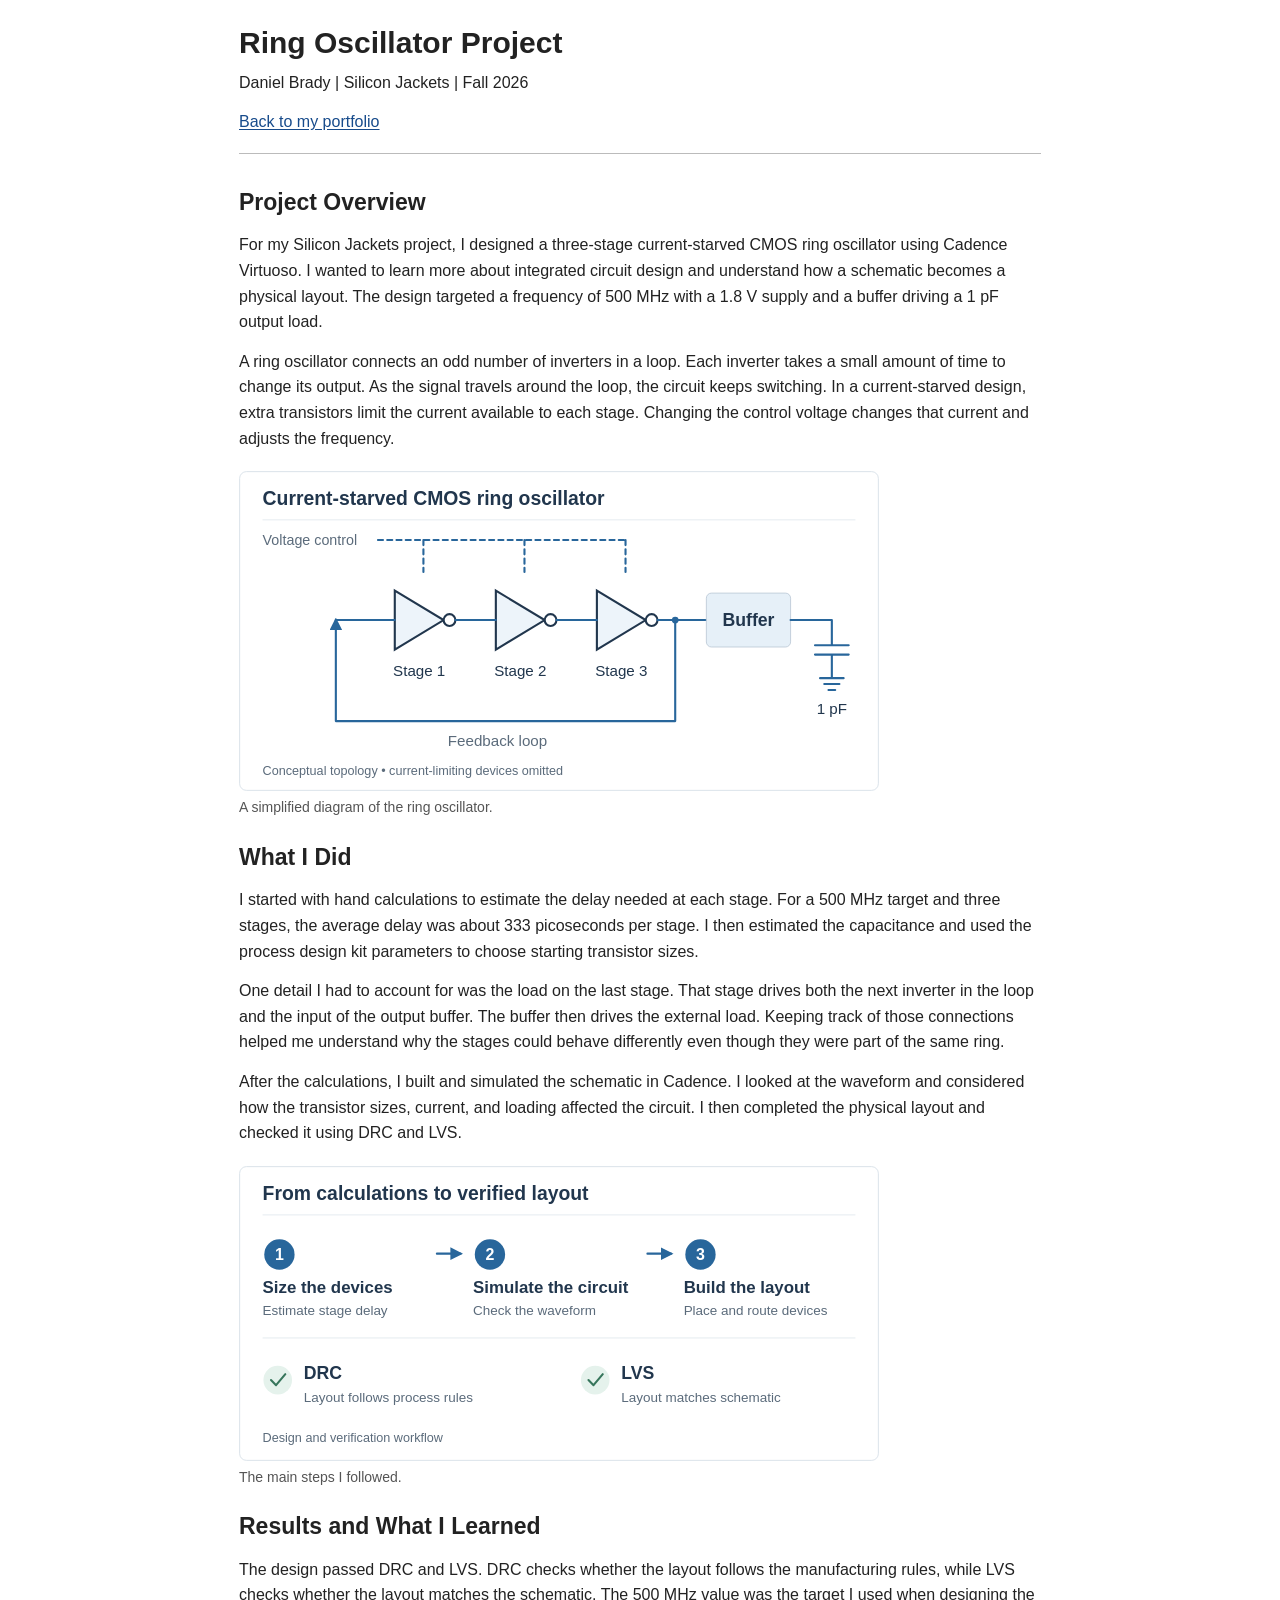
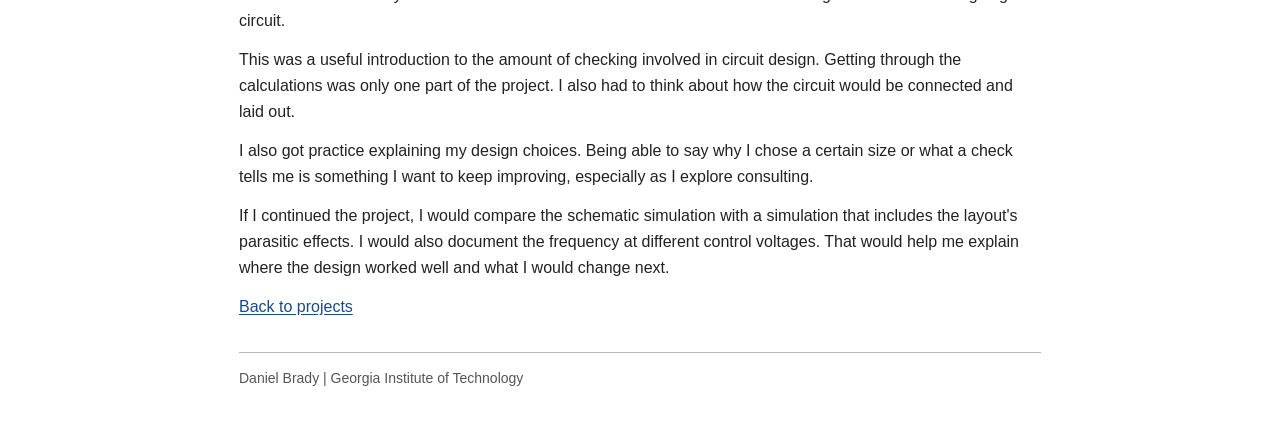
==== discovery.html @ 4569c18a "Add files via upload" ====
<!doctype html>
<html lang="en">
<head>
<meta charset="utf-8">
<meta name="viewport" content="width=device-width, initial-scale=1">
<meta name="description" content="My Cadence Virtuoso ring oscillator project for Silicon Jackets.">
<title>Ring Oscillator Project | Daniel Brady</title>
<link rel="stylesheet" href="style.css">
</head>
<body>
<header>
<h1>Ring Oscillator Project</h1>
<p>Daniel Brady | Silicon Jackets | Fall 2026</p>
<nav aria-label="Main navigation"><a href="./">Back to my portfolio</a></nav>
</header>
<main>
<section>
<h2>Project Overview</h2>
<p>For my Silicon Jackets project, I designed a three-stage current-starved CMOS ring oscillator using Cadence Virtuoso. I wanted to learn more about integrated circuit design and understand how a schematic becomes a physical layout. The design targeted a frequency of 500 MHz with a 1.8 V supply and a buffer driving a 1 pF output load.</p>
<p>A ring oscillator connects an odd number of inverters in a loop. Each inverter takes a small amount of time to change its output. As the signal travels around the loop, the circuit keeps switching. In a current-starved design, extra transistors limit the current available to each stage. Changing the control voltage changes that current and adjusts the frequency.</p>
<figure class="small"><img src="ring.svg" width="760" height="380" alt="Three inverter stages connected in a feedback loop with an output buffer"><figcaption>A simplified diagram of the ring oscillator.</figcaption></figure>

<h2>What I Did</h2>
<p>I started with hand calculations to estimate the delay needed at each stage. For a 500 MHz target and three stages, the average delay was about 333 picoseconds per stage. I then estimated the capacitance and used the process design kit parameters to choose starting transistor sizes.</p>
<p>One detail I had to account for was the load on the last stage. That stage drives both the next inverter in the loop and the input of the output buffer. The buffer then drives the external load. Keeping track of those connections helped me understand why the stages could behave differently even though they were part of the same ring.</p>
<p>After the calculations, I built and simulated the schematic in Cadence. I looked at the waveform and considered how the transistor sizes, current, and loading affected the circuit. I then completed the physical layout and checked it using DRC and LVS.</p>
<figure class="small"><img src="verification.svg" width="760" height="350" loading="lazy" alt="Design steps from sizing to simulation and layout verification"><figcaption>The main steps I followed.</figcaption></figure>

<h2>Results and What I Learned</h2>
<p>The design passed DRC and LVS. DRC checks whether the layout follows the manufacturing rules, while LVS checks whether the layout matches the schematic. The 500 MHz value was the target I used when designing the circuit.</p>
<p>This was a useful introduction to the amount of checking involved in circuit design. Getting through the calculations was only one part of the project. I also had to think about how the circuit would be connected and laid out.</p>
<p>I also got practice explaining my design choices. Being able to say why I chose a certain size or what a check tells me is something I want to keep improving, especially as I explore consulting.</p>
<p>If I continued the project, I would compare the schematic simulation with a simulation that includes the layout's parasitic effects. I would also document the frequency at different control voltages. That would help me explain where the design worked well and what I would change next.</p>
</section>
<p><a href="./#projects">Back to projects</a></p>
</main>
<footer>Daniel Brady | Georgia Institute of Technology</footer>
</body>
</html>
---- style.css ----
* { box-sizing: border-box; }
html { scroll-behavior: smooth; }
body {
  max-width: 850px;
  margin: 0 auto;
  padding: 24px;
  color: #222;
  background: white;
  font-family: Arial, Helvetica, sans-serif;
  font-size: 16px;
  line-height: 1.6;
}
header { border-bottom: 1px solid #bbb; padding-bottom: 18px; }
h1 { margin: 0 0 8px; font-size: 30px; line-height: 1.25; }
h2 { font-size: 23px; margin: 0 0 12px; }
h3 { font-size: 18px; margin: 24px 0 8px; }
p { margin: 0 0 14px; }
nav { display: flex; flex-wrap: wrap; gap: 8px 20px; }
a { color: #174b8b; text-underline-offset: 2px; }
a:focus-visible { outline: 2px solid #174b8b; outline-offset: 4px; }
section { margin-top: 30px; }
figure { margin: 20px 0; max-width: 100%; }
figure.small { width: 640px; }
img { display: block; max-width: 100%; height: auto; }
figcaption { font-size: 14px; color: #555; margin-top: 5px; }
footer { border-top: 1px solid #bbb; margin-top: 32px; padding: 14px 0; font-size: 14px; color: #555; }
@media (max-width: 500px) {
  body { padding: 18px; }
  h1 { font-size: 26px; }
  nav { gap: 6px 16px; }
}
@media (prefers-reduced-motion: reduce) {
  html { scroll-behavior: auto; }
}
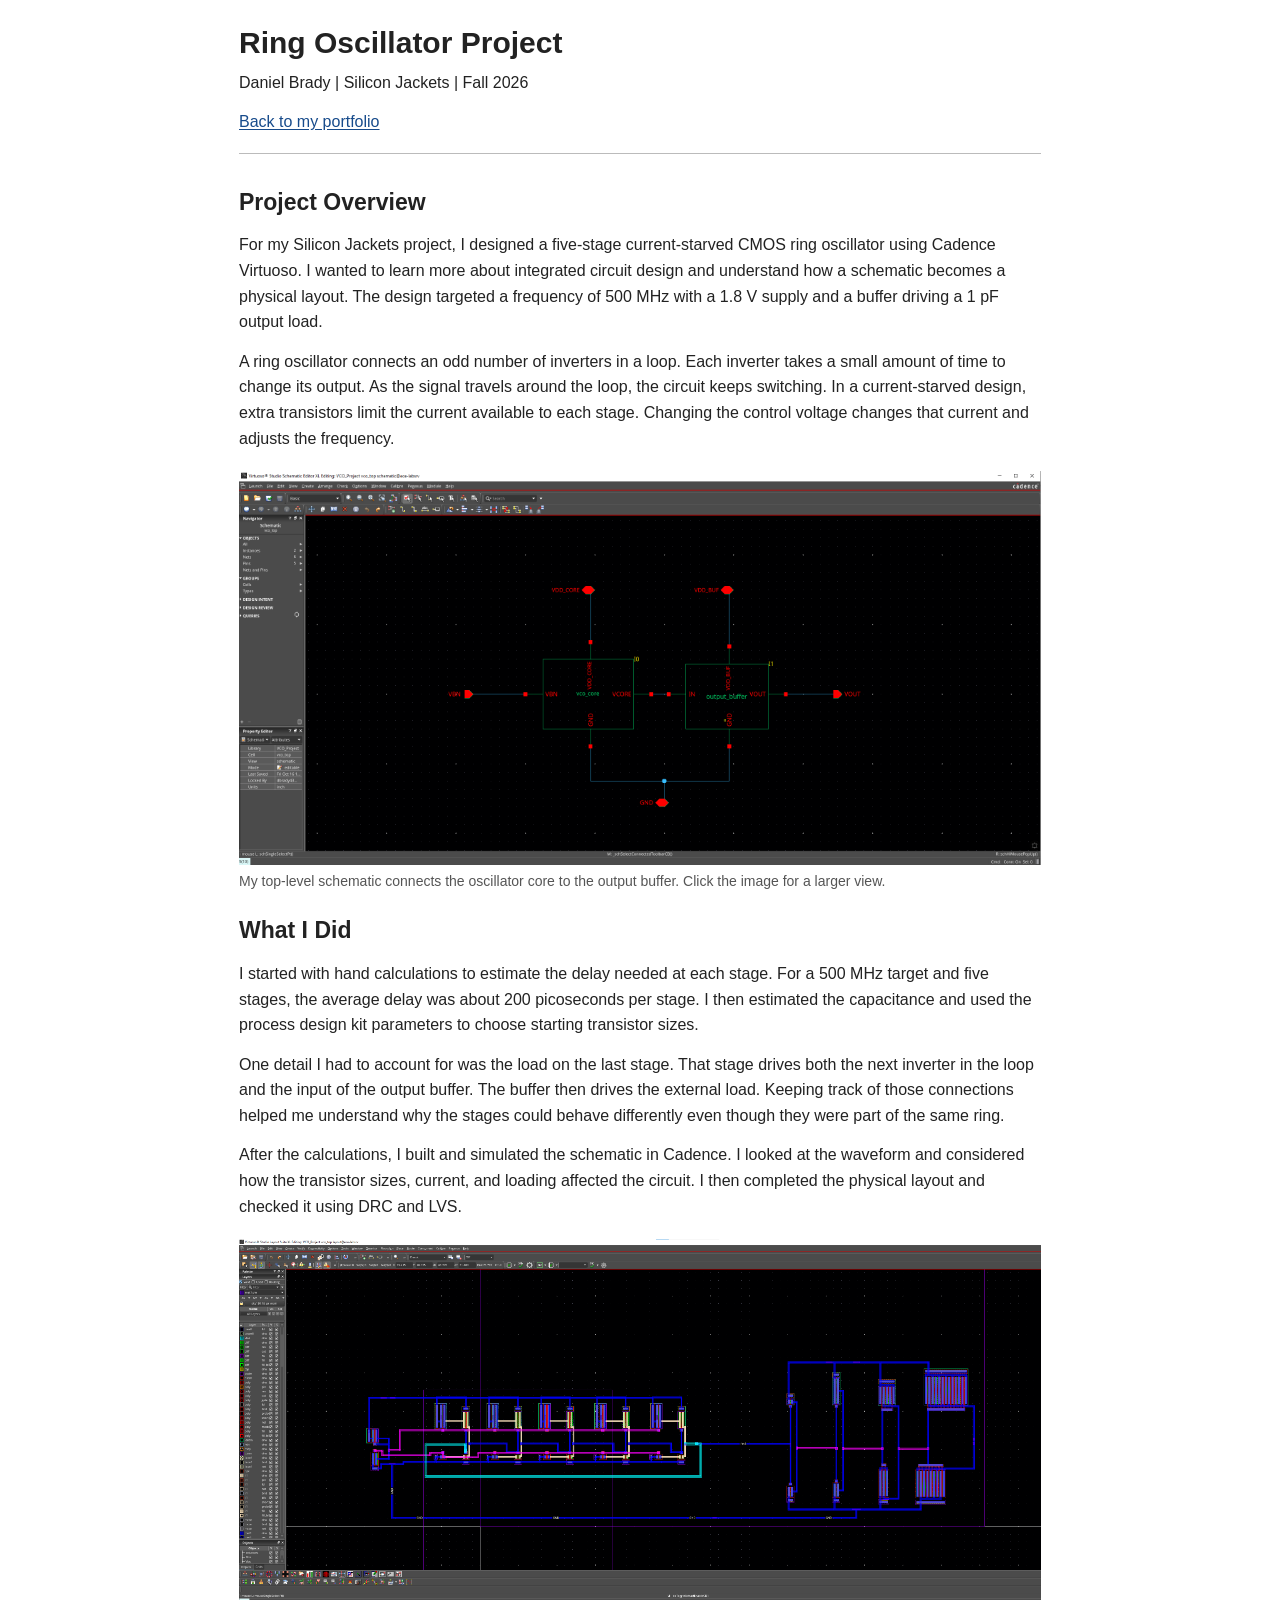
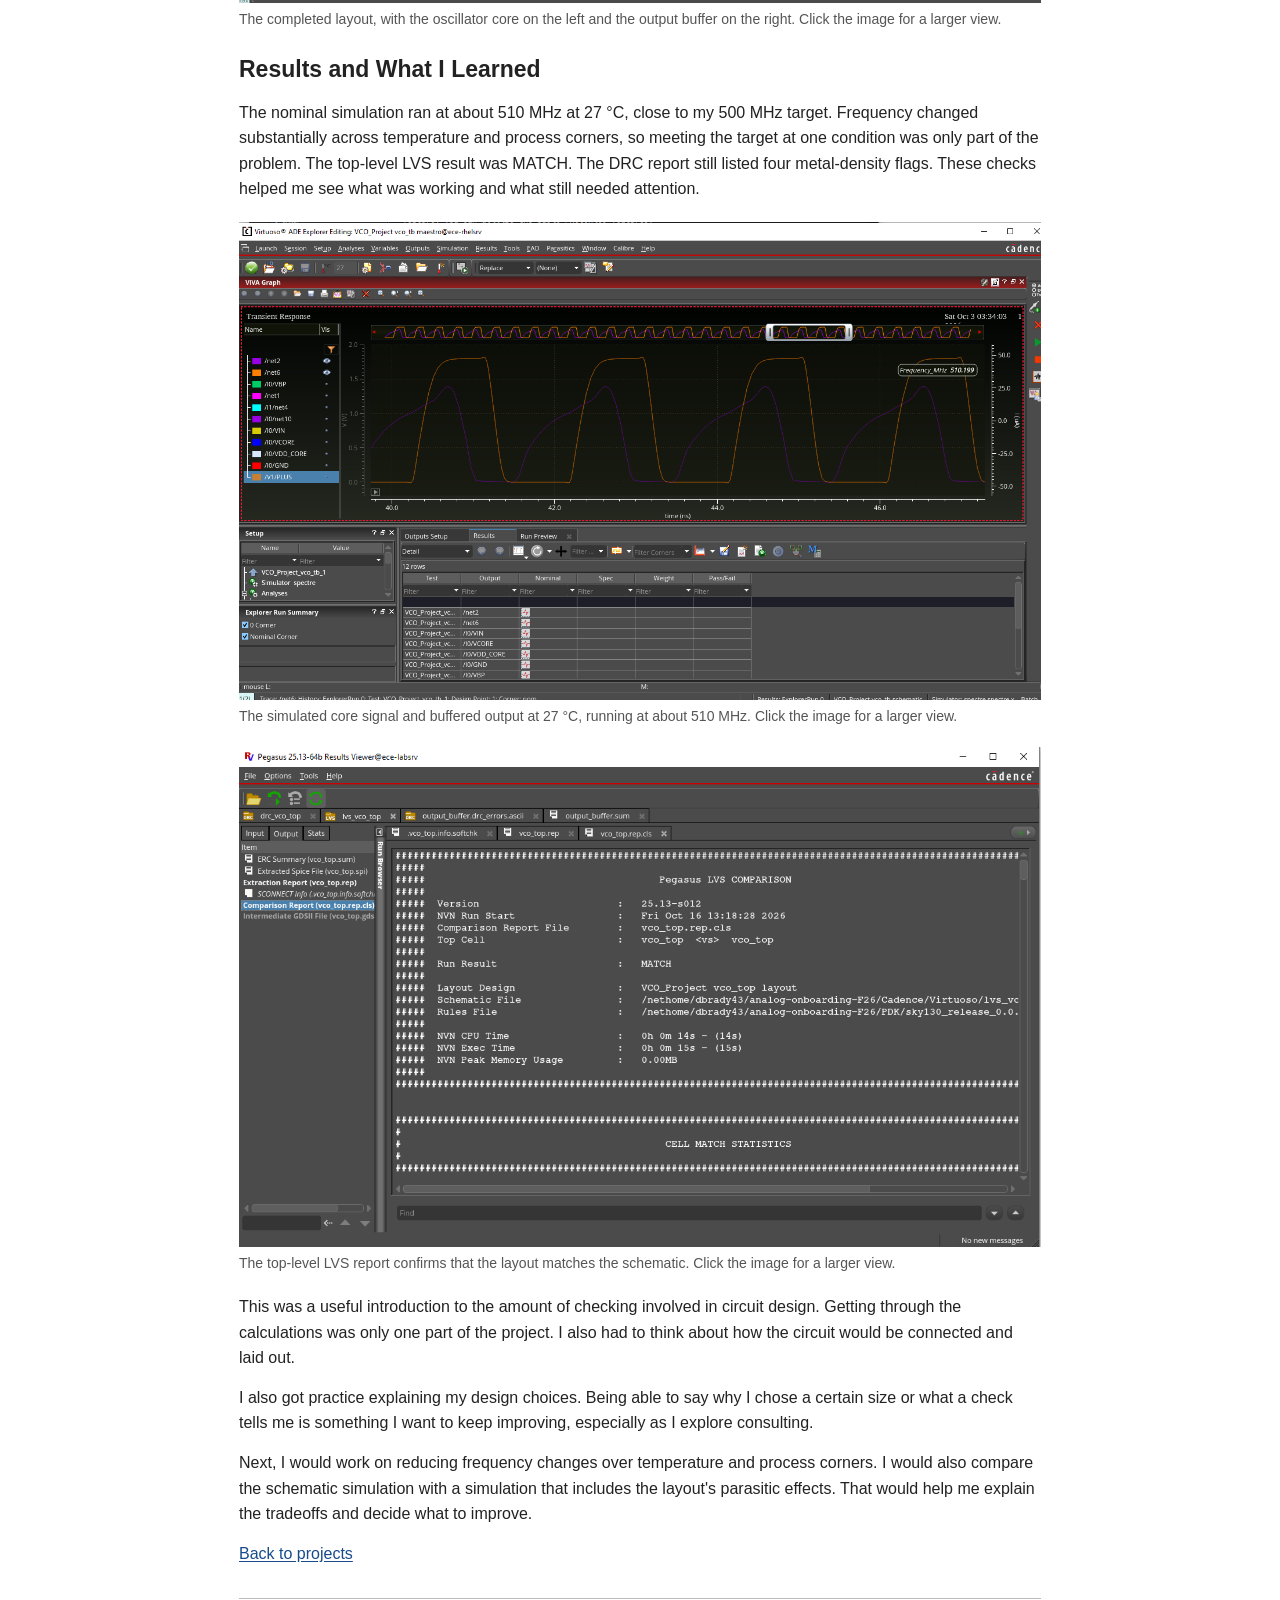
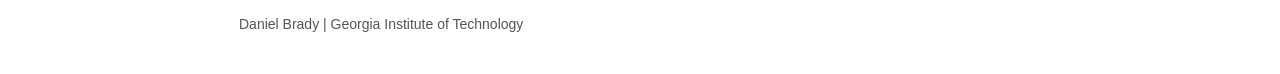
==== commit 1da68ea3: "Add ring oscillator project screenshots and align description with presentation" ====
--- a/discovery.html
+++ b/discovery.html
@@ -16,24 +16,27 @@
 <main>
 <section>
 <h2>Project Overview</h2>
-<p>For my Silicon Jackets project, I designed a three-stage current-starved CMOS ring oscillator using Cadence Virtuoso. I wanted to learn more about integrated circuit design and understand how a schematic becomes a physical layout. The design targeted a frequency of 500 MHz with a 1.8 V supply and a buffer driving a 1 pF output load.</p>
+<p>For my Silicon Jackets project, I designed a five-stage current-starved CMOS ring oscillator using Cadence Virtuoso. I wanted to learn more about integrated circuit design and understand how a schematic becomes a physical layout. The design targeted a frequency of 500 MHz with a 1.8 V supply and a buffer driving a 1 pF output load.</p>
 <p>A ring oscillator connects an odd number of inverters in a loop. Each inverter takes a small amount of time to change its output. As the signal travels around the loop, the circuit keeps switching. In a current-starved design, extra transistors limit the current available to each stage. Changing the control voltage changes that current and adjusts the frequency.</p>
-<figure class="small"><img src="ring.svg" width="760" height="380" alt="Three inverter stages connected in a feedback loop with an output buffer"><figcaption>A simplified diagram of the ring oscillator.</figcaption></figure>
+<figure><a href="ring-top-schematic.png"><img src="ring-top-schematic.png" width="2250" height="1104" loading="lazy" alt="Cadence schematic connecting the five-stage oscillator core to a separate output buffer"></a><figcaption>My top-level schematic connects the oscillator core to the output buffer. Click the image for a larger view.</figcaption></figure>
 
 <h2>What I Did</h2>
-<p>I started with hand calculations to estimate the delay needed at each stage. For a 500 MHz target and three stages, the average delay was about 333 picoseconds per stage. I then estimated the capacitance and used the process design kit parameters to choose starting transistor sizes.</p>
+<p>I started with hand calculations to estimate the delay needed at each stage. For a 500 MHz target and five stages, the average delay was about 200 picoseconds per stage. I then estimated the capacitance and used the process design kit parameters to choose starting transistor sizes.</p>
 <p>One detail I had to account for was the load on the last stage. That stage drives both the next inverter in the loop and the input of the output buffer. The buffer then drives the external load. Keeping track of those connections helped me understand why the stages could behave differently even though they were part of the same ring.</p>
 <p>After the calculations, I built and simulated the schematic in Cadence. I looked at the waveform and considered how the transistor sizes, current, and loading affected the circuit. I then completed the physical layout and checked it using DRC and LVS.</p>
-<figure class="small"><img src="verification.svg" width="760" height="350" loading="lazy" alt="Design steps from sizing to simulation and layout verification"><figcaption>The main steps I followed.</figcaption></figure>
+<figure><a href="ring-completed-layout.png"><img src="ring-completed-layout.png" width="3075" height="1396" loading="lazy" alt="Completed Cadence layout of the oscillator core and four-inverter output buffer"></a><figcaption>The completed layout, with the oscillator core on the left and the output buffer on the right. Click the image for a larger view.</figcaption></figure>
 
 <h2>Results and What I Learned</h2>
-<p>The design passed DRC and LVS. DRC checks whether the layout follows the manufacturing rules, while LVS checks whether the layout matches the schematic. The 500 MHz value was the target I used when designing the circuit.</p>
+<p>The nominal simulation ran at about 510 MHz at 27 °C, close to my 500 MHz target. Frequency changed substantially across temperature and process corners, so meeting the target at one condition was only part of the problem. The top-level LVS result was MATCH. The DRC report still listed four metal-density flags. These checks helped me see what was working and what still needed attention.</p>
+<figure><a href="ring-oscillation-waveform.png"><img src="ring-oscillation-waveform.png" width="1382" height="823" loading="lazy" alt="Cadence transient simulation with purple core waveform and orange buffered output at about 510 MHz"></a><figcaption>The simulated core signal and buffered output at 27 °C, running at about 510 MHz. Click the image for a larger view.</figcaption></figure>
+<figure><a href="ring-lvs-match.png"><img src="ring-lvs-match.png" width="1202" height="749" loading="lazy" alt="Pegasus top-level layout-versus-schematic comparison showing Run Result MATCH"></a><figcaption>The top-level LVS report confirms that the layout matches the schematic. Click the image for a larger view.</figcaption></figure>
 <p>This was a useful introduction to the amount of checking involved in circuit design. Getting through the calculations was only one part of the project. I also had to think about how the circuit would be connected and laid out.</p>
 <p>I also got practice explaining my design choices. Being able to say why I chose a certain size or what a check tells me is something I want to keep improving, especially as I explore consulting.</p>
-<p>If I continued the project, I would compare the schematic simulation with a simulation that includes the layout's parasitic effects. I would also document the frequency at different control voltages. That would help me explain where the design worked well and what I would change next.</p>
+<p>Next, I would work on reducing frequency changes over temperature and process corners. I would also compare the schematic simulation with a simulation that includes the layout's parasitic effects. That would help me explain the tradeoffs and decide what to improve.</p>
 </section>
 <p><a href="./#projects">Back to projects</a></p>
 </main>
 <footer>Daniel Brady | Georgia Institute of Technology</footer>
 </body>
 </html>
+
--- a/style.css
+++ b/style.css
@@ -32,3 +32,7 @@
 @media (prefers-reduced-motion: reduce) {
   html { scroll-behavior: auto; }
 }
+
+figure.lab-media { width: 440px; }
+.lab-media video { display: block; width: 100%; height: auto; max-height: 640px; background: #111; }
+
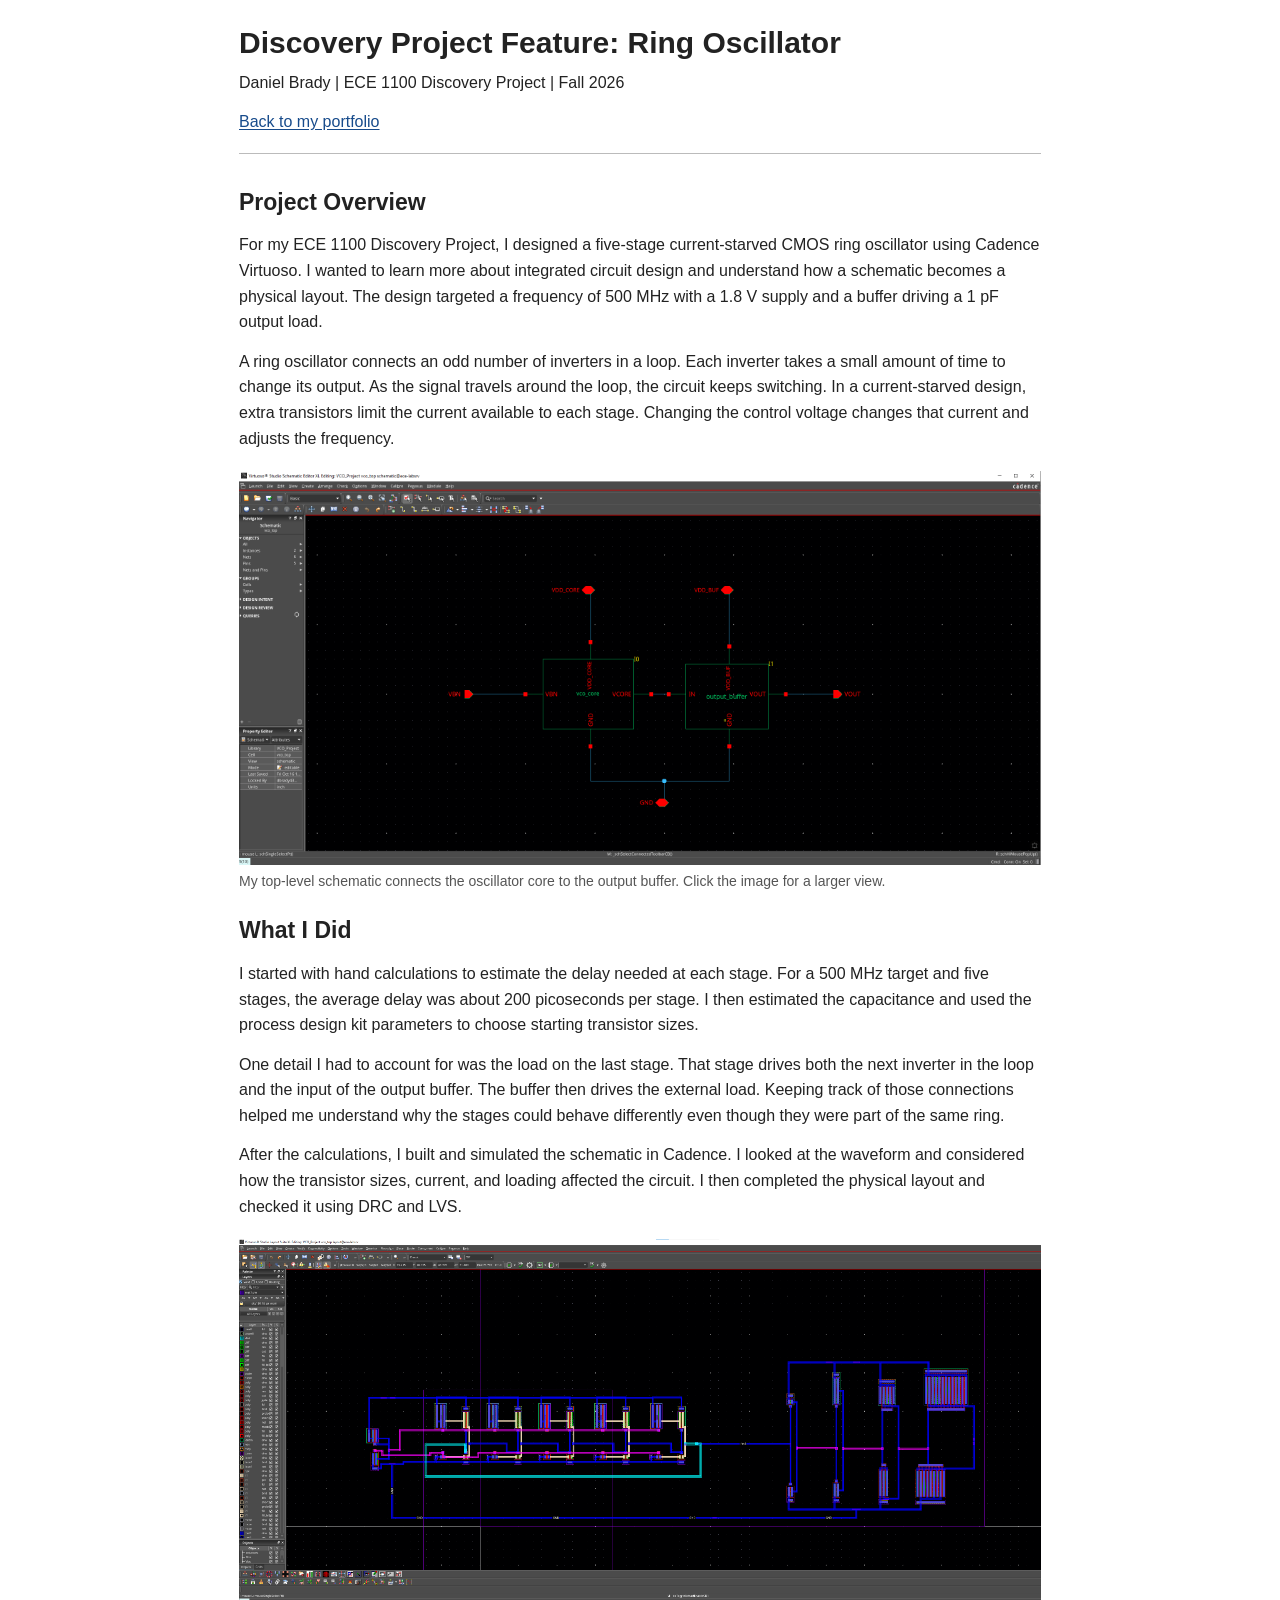
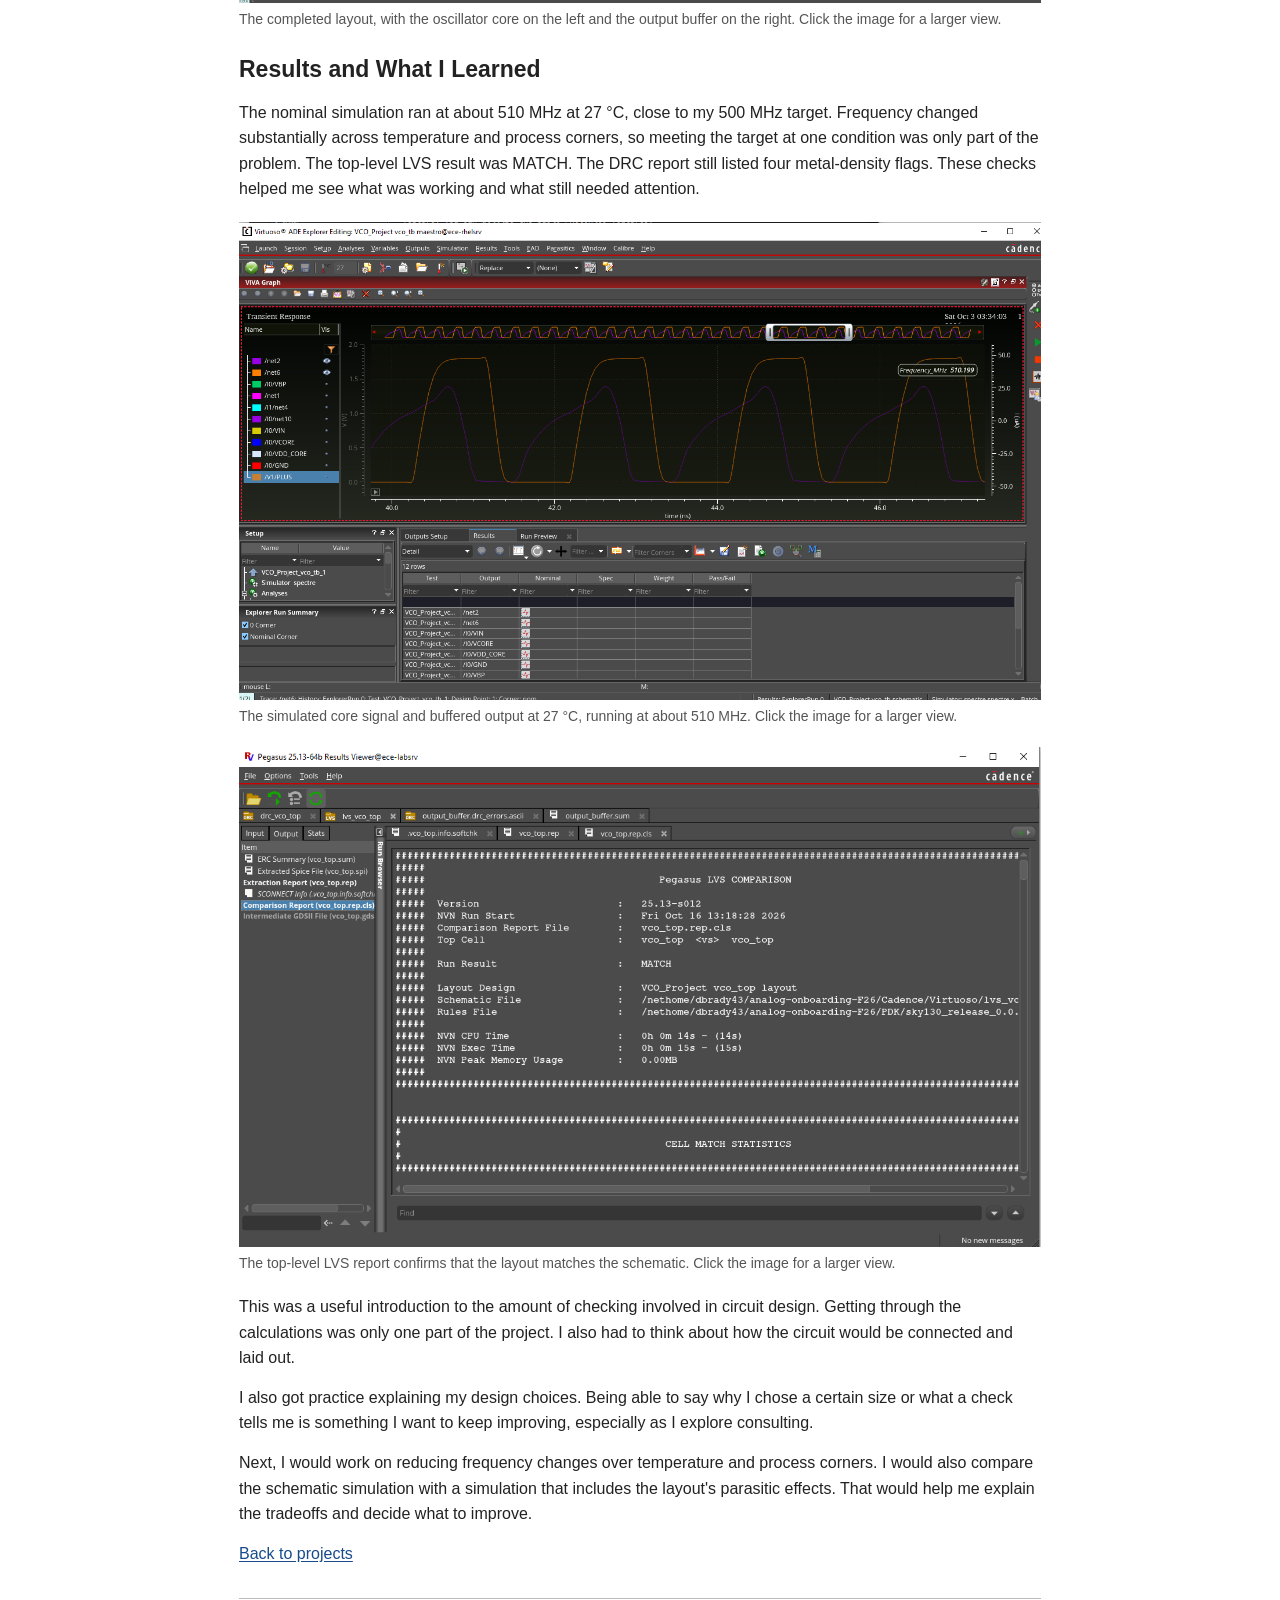
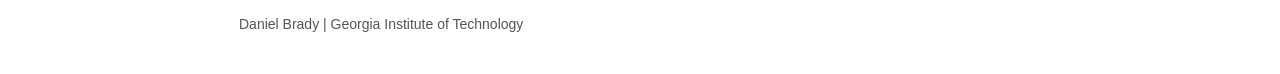
==== commit 829dd236: "Label ring oscillator as Discovery Project Feature and remove club references" ====
--- a/discovery.html
+++ b/discovery.html
@@ -3,20 +3,20 @@
 <head>
 <meta charset="utf-8">
 <meta name="viewport" content="width=device-width, initial-scale=1">
-<meta name="description" content="My Cadence Virtuoso ring oscillator project for Silicon Jackets.">
-<title>Ring Oscillator Project | Daniel Brady</title>
+<meta name="description" content="My ECE 1100 Discovery Project Feature: a ring oscillator designed in Cadence Virtuoso.">
+<title>Discovery Project Feature | Daniel Brady</title>
 <link rel="stylesheet" href="style.css">
 </head>
 <body>
 <header>
-<h1>Ring Oscillator Project</h1>
-<p>Daniel Brady | Silicon Jackets | Fall 2026</p>
+<h1>Discovery Project Feature: Ring Oscillator</h1>
+<p>Daniel Brady | ECE 1100 Discovery Project | Fall 2026</p>
 <nav aria-label="Main navigation"><a href="./">Back to my portfolio</a></nav>
 </header>
 <main>
 <section>
 <h2>Project Overview</h2>
-<p>For my Silicon Jackets project, I designed a five-stage current-starved CMOS ring oscillator using Cadence Virtuoso. I wanted to learn more about integrated circuit design and understand how a schematic becomes a physical layout. The design targeted a frequency of 500 MHz with a 1.8 V supply and a buffer driving a 1 pF output load.</p>
+<p>For my ECE 1100 Discovery Project, I designed a five-stage current-starved CMOS ring oscillator using Cadence Virtuoso. I wanted to learn more about integrated circuit design and understand how a schematic becomes a physical layout. The design targeted a frequency of 500 MHz with a 1.8 V supply and a buffer driving a 1 pF output load.</p>
 <p>A ring oscillator connects an odd number of inverters in a loop. Each inverter takes a small amount of time to change its output. As the signal travels around the loop, the circuit keeps switching. In a current-starved design, extra transistors limit the current available to each stage. Changing the control voltage changes that current and adjusts the frequency.</p>
 <figure><a href="ring-top-schematic.png"><img src="ring-top-schematic.png" width="2250" height="1104" loading="lazy" alt="Cadence schematic connecting the five-stage oscillator core to a separate output buffer"></a><figcaption>My top-level schematic connects the oscillator core to the output buffer. Click the image for a larger view.</figcaption></figure>
 
@@ -40,3 +40,4 @@
 </body>
 </html>
 
+
